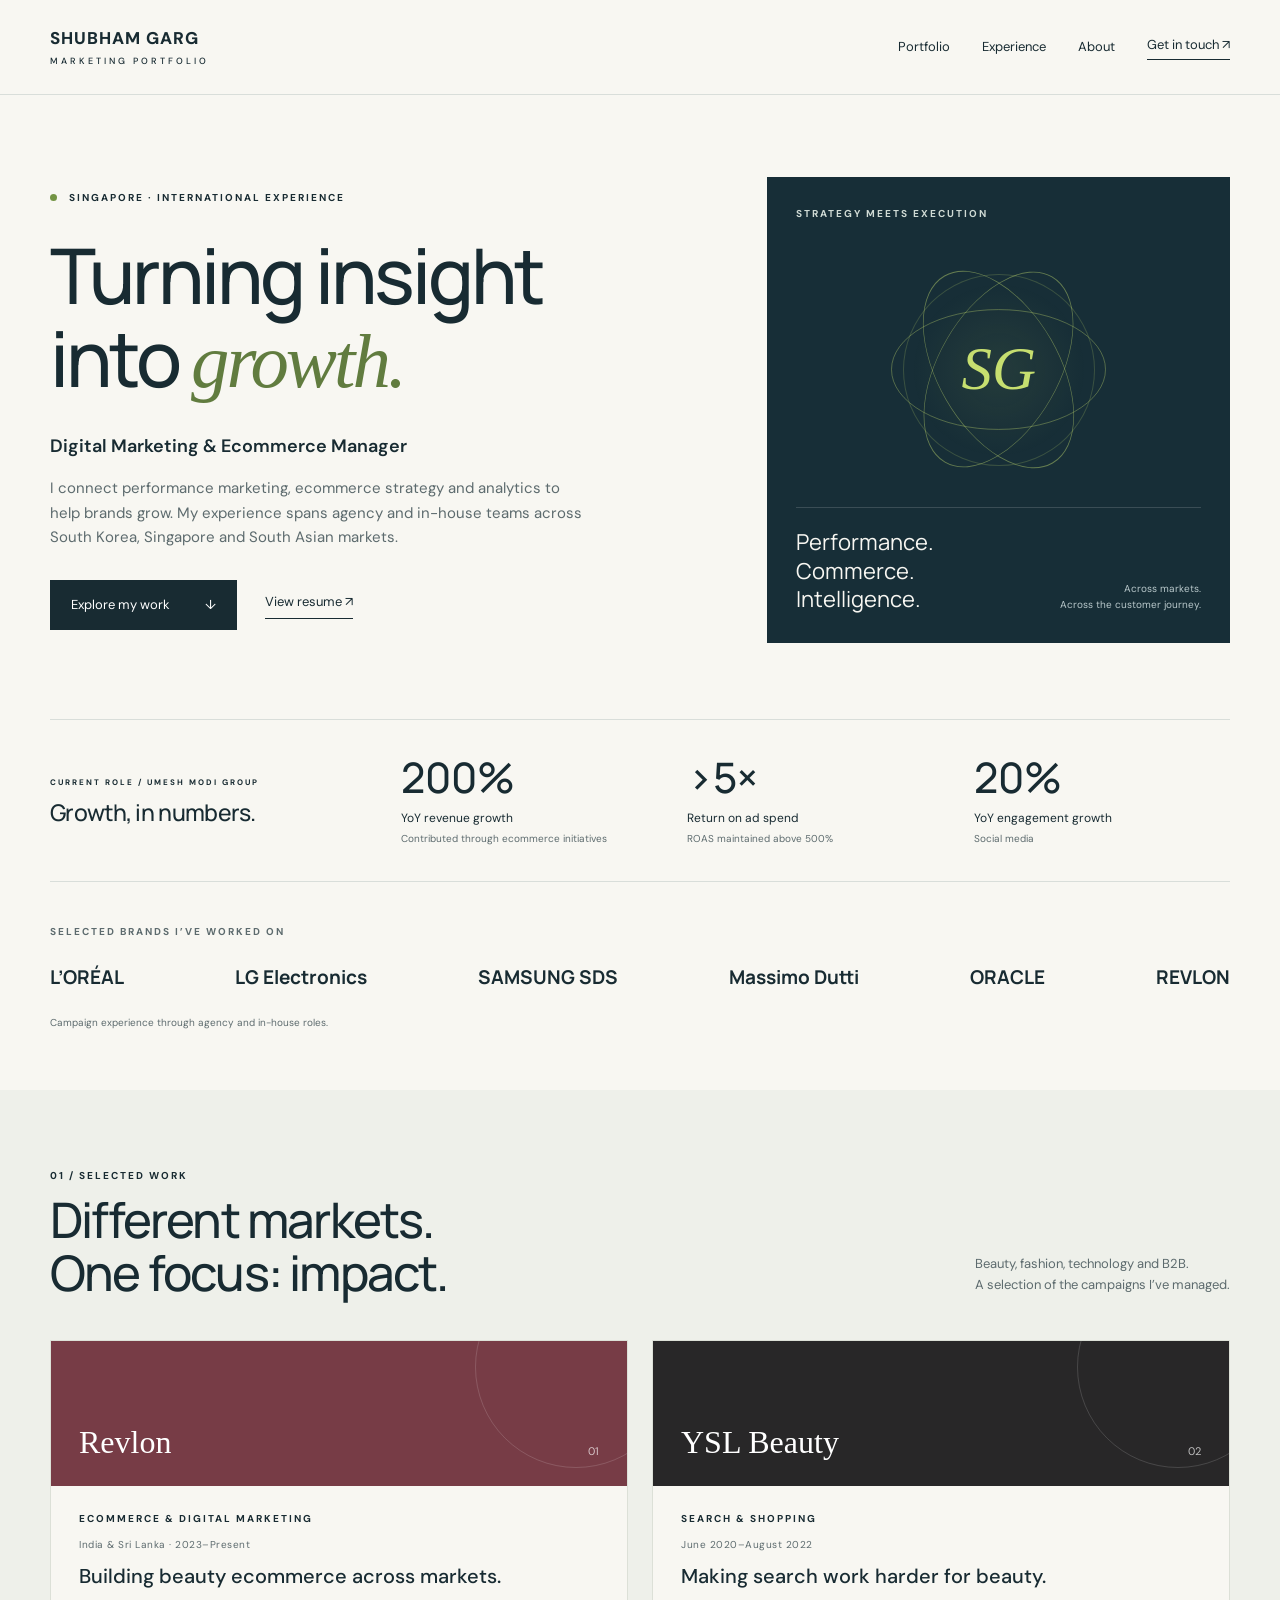
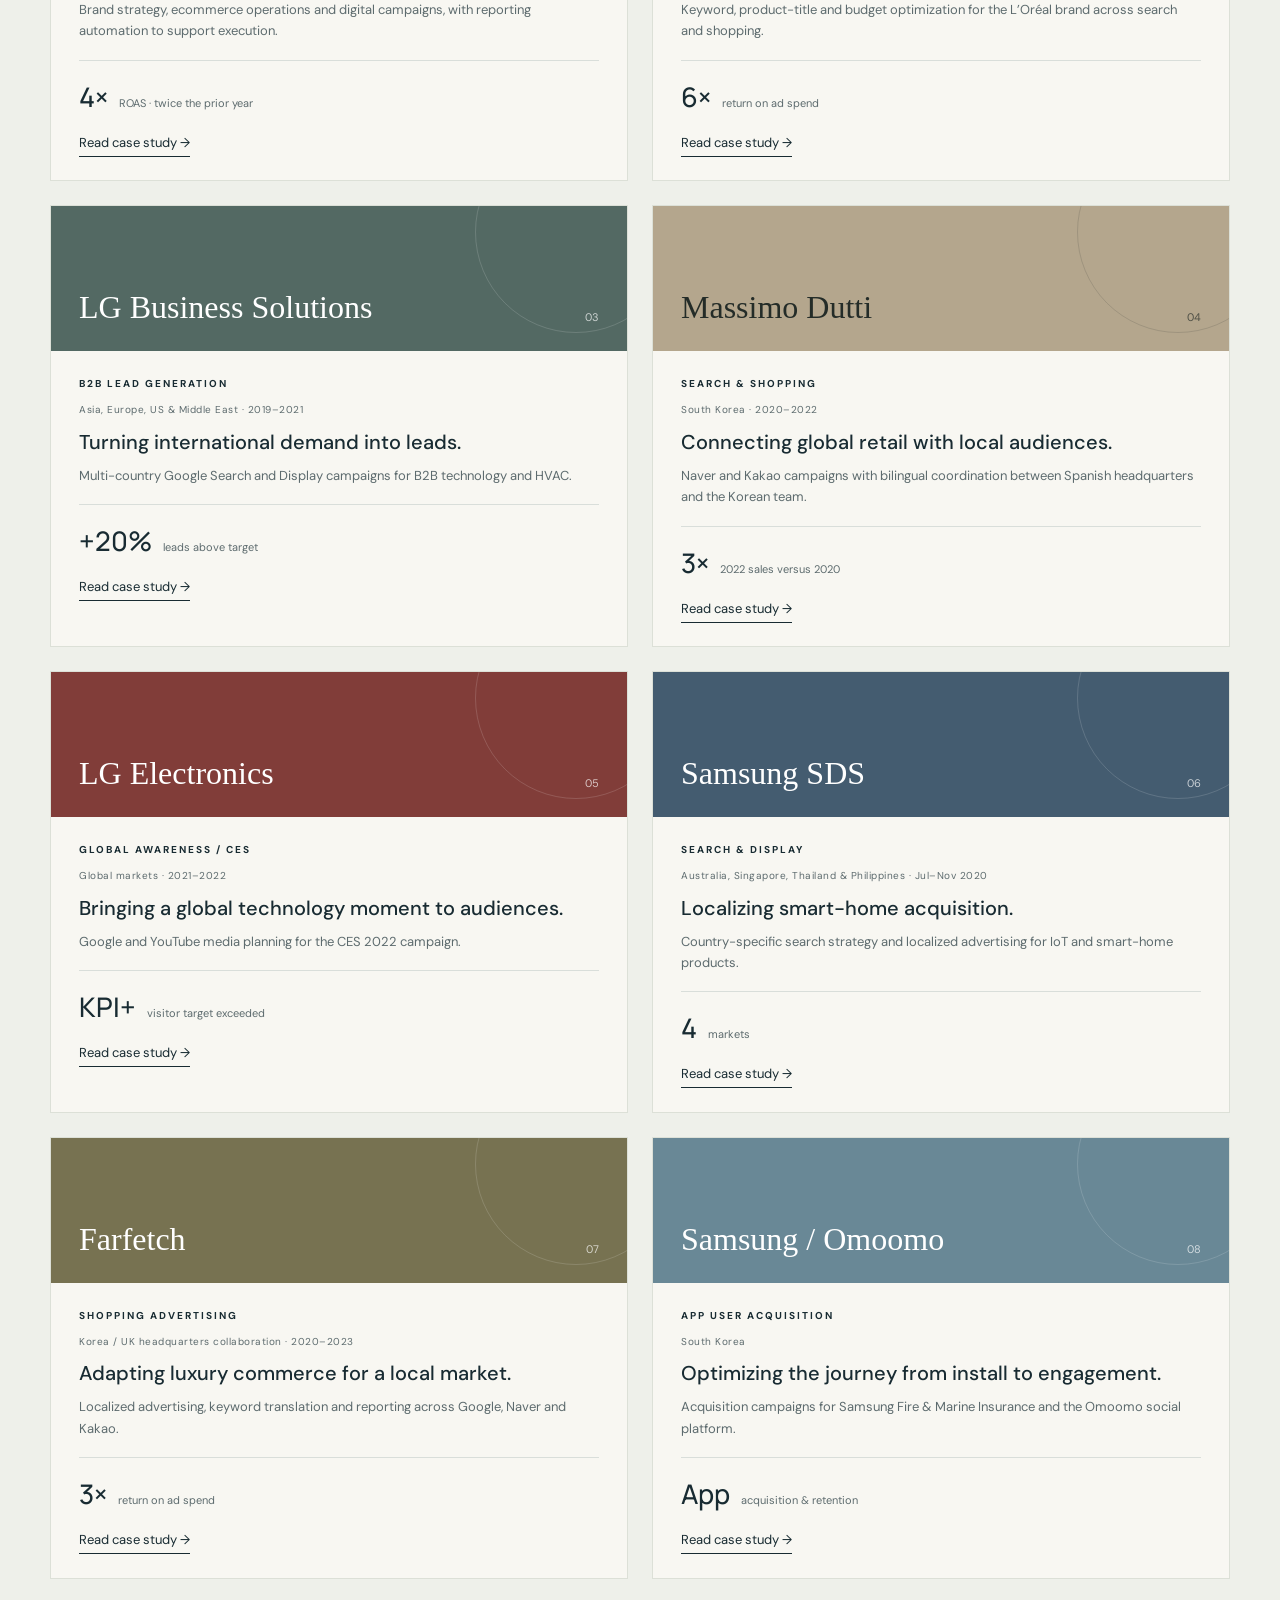
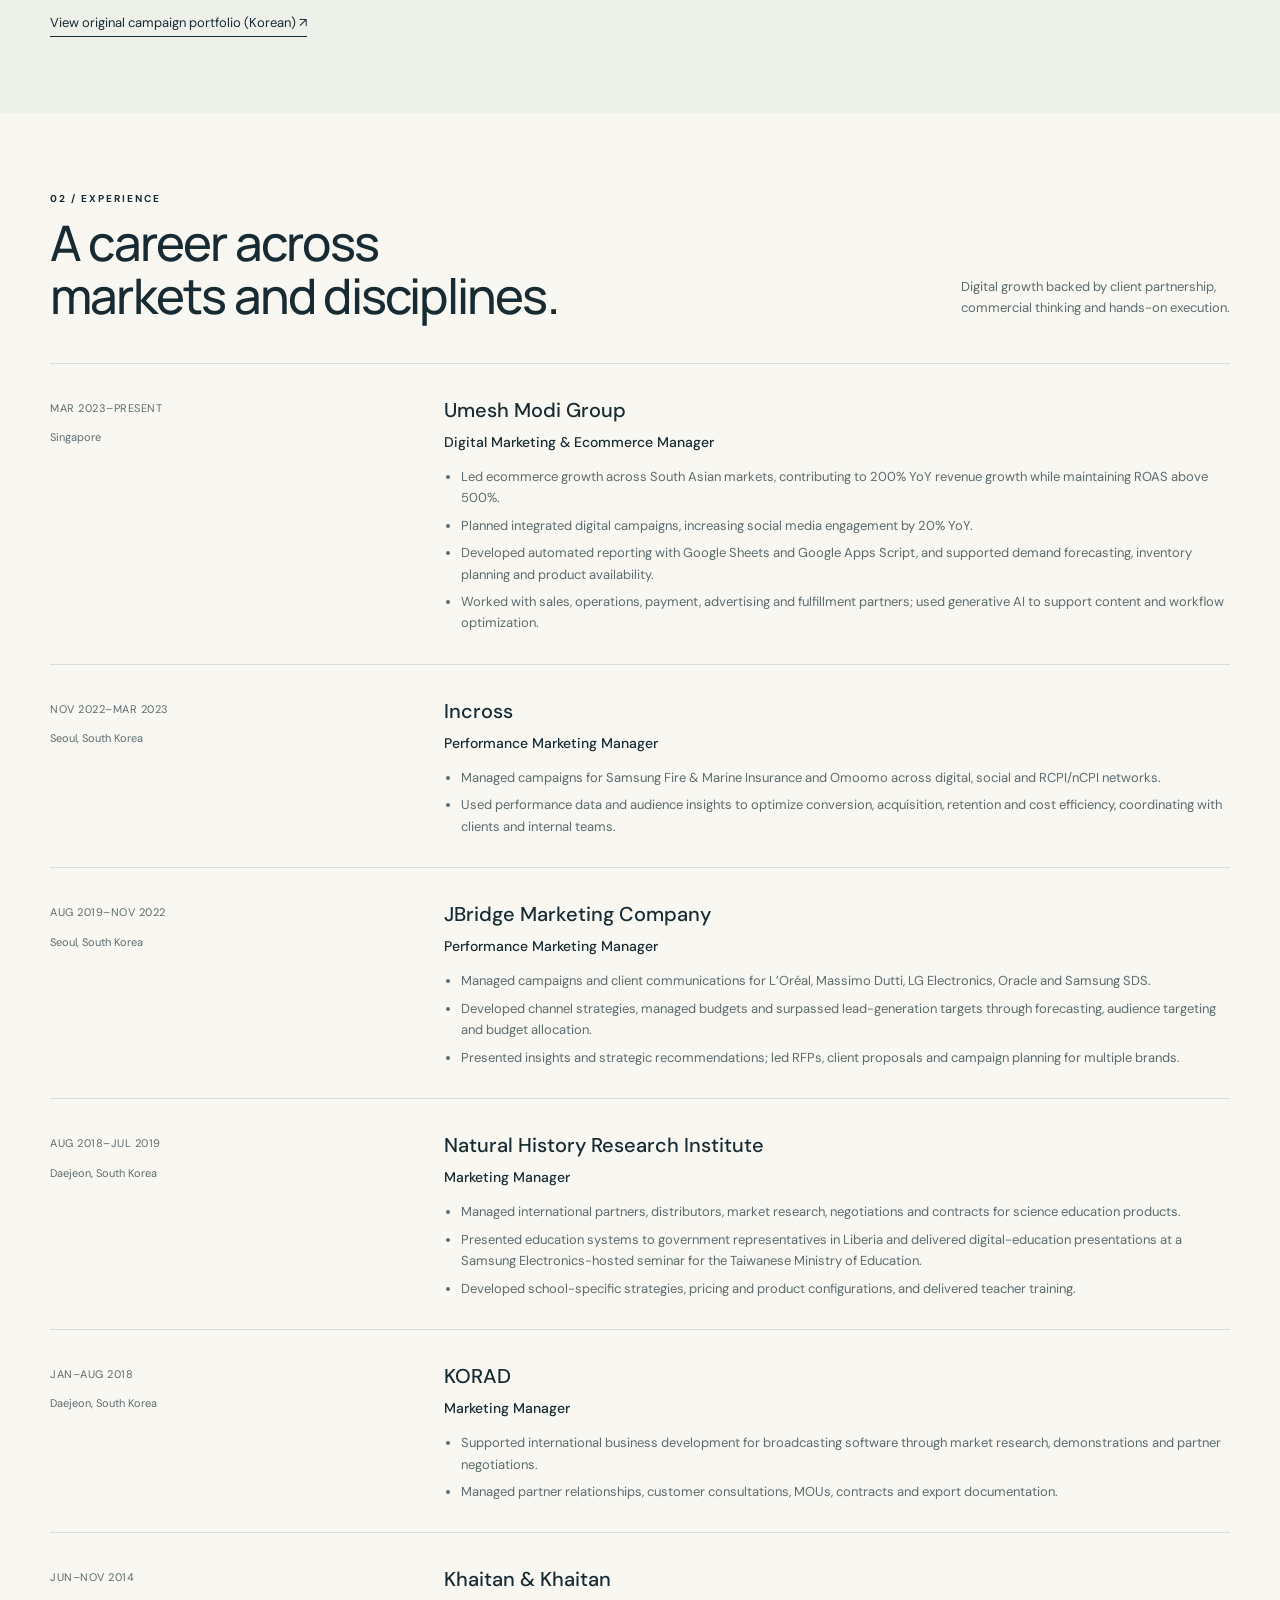
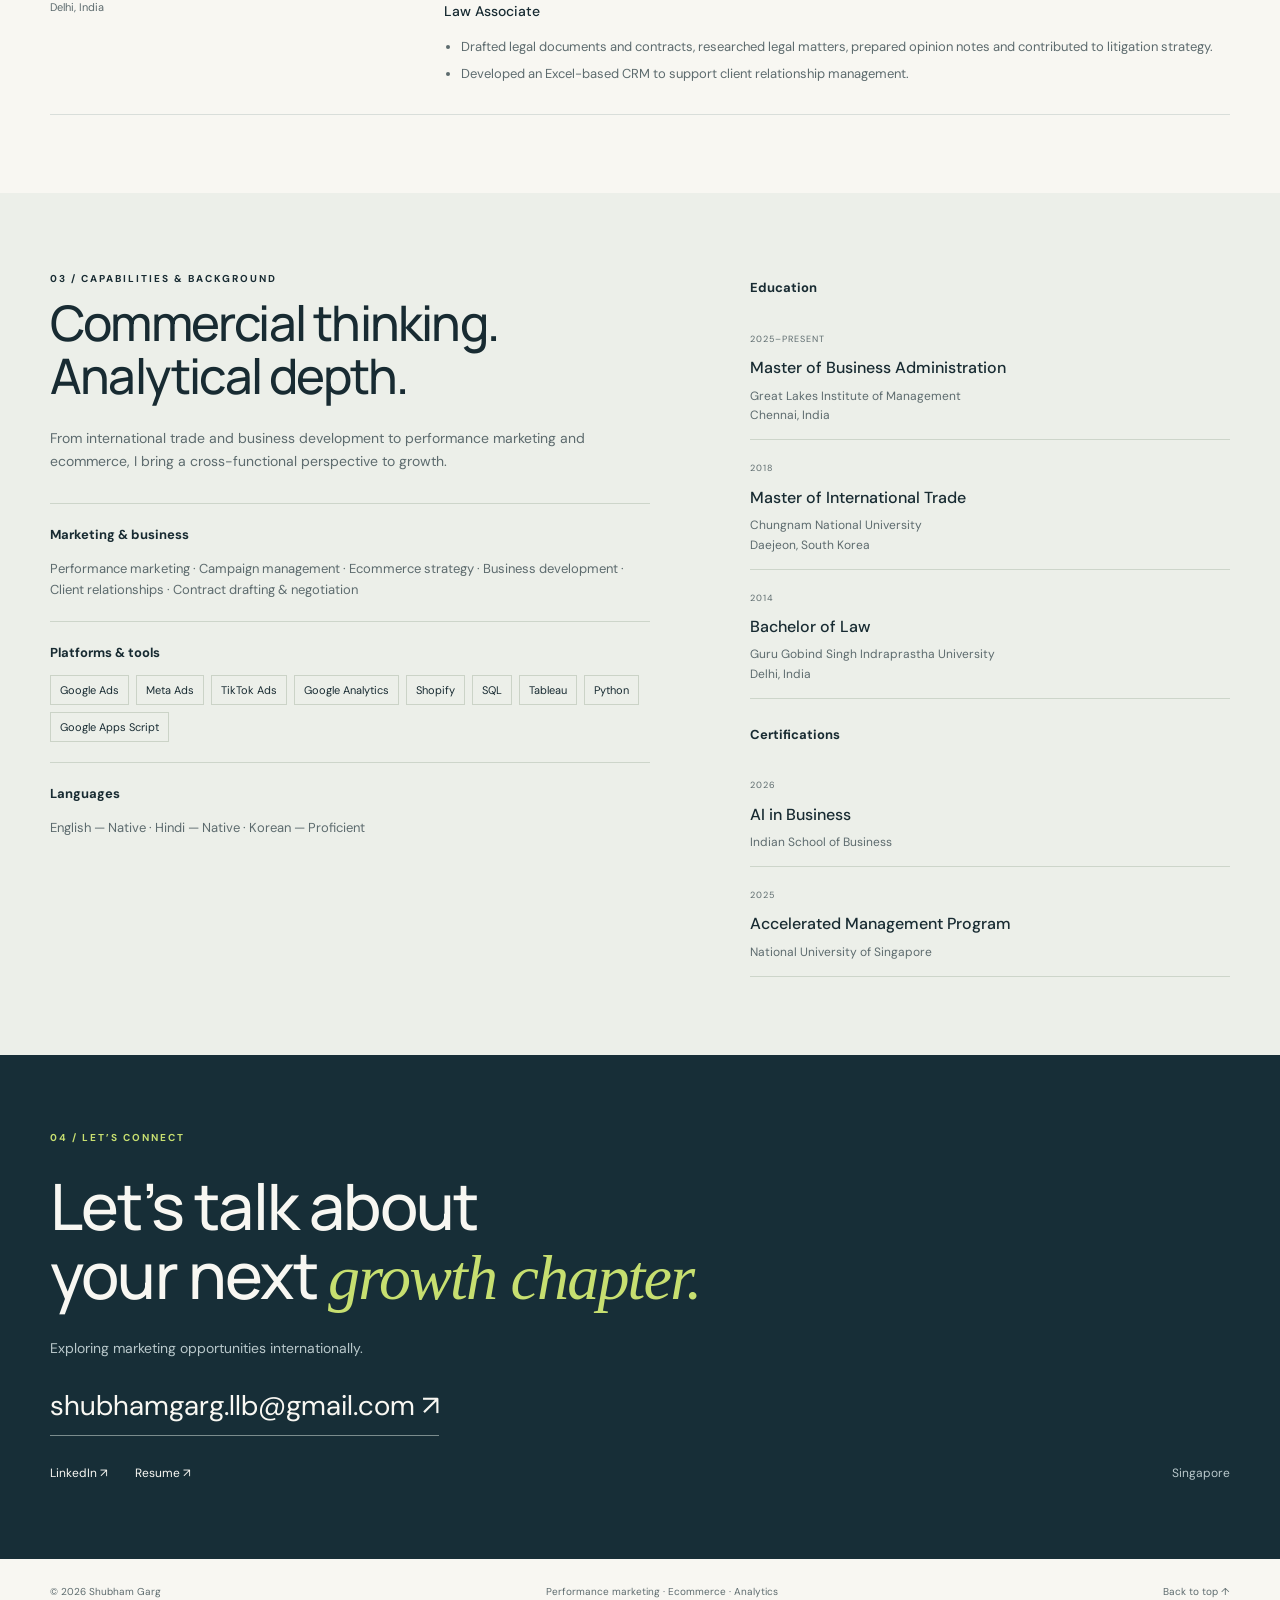
==== index.html @ 9afc8429 "Add standalone marketing portfolio and GitHub Pages deployment" ====
<!doctype html>
<html lang="en">
<head>
  <meta charset="utf-8"><meta name="viewport" content="width=device-width, initial-scale=1">
  <title>Shubham Garg | Digital Marketing & Ecommerce</title>
  <meta name="description" content="Shubham Garg's marketing portfolio: performance marketing, ecommerce growth, international campaigns and analytics across Asia.">
  <link rel="stylesheet" href="styles.css">
</head>
<body>
<a class="skip" href="#main">Skip to content</a>
<header><a class="wordmark" href="#">SHUBHAM GARG<span>MARKETING PORTFOLIO</span></a><nav aria-label="Main navigation"><a href="portfolio.html">Portfolio</a><a href="#experience">Experience</a><a href="#about">About</a><a class="nav-contact" href="#contact">Get in touch ↗</a></nav></header>
<main id="main">
<section class="hero wrap">
  <div class="hero-copy"><p class="eyebrow"><span class="dot"></span> SINGAPORE · INTERNATIONAL EXPERIENCE</p><h1>Turning insight<br>into <em>growth.</em></h1><p class="role">Digital Marketing & Ecommerce Manager</p><p class="intro">I connect performance marketing, ecommerce strategy and analytics to help brands grow. My experience spans agency and in-house teams across South Korea, Singapore and South Asian markets.</p><div class="actions"><a class="button" href="portfolio.html">Explore my work <span>↓</span></a><a class="text-link" href="assets/shubham-garg-resume.pdf" target="_blank" rel="noopener">View resume ↗</a></div></div>
  <aside class="hero-panel"><p class="eyebrow">STRATEGY MEETS EXECUTION</p><div class="orb" aria-hidden="true"><i></i><b></b><span>SG</span></div><div class="panel-bottom"><span>Performance.<br>Commerce.<br>Intelligence.</span><small>Across markets.<br>Across the customer journey.</small></div></aside>
</section>
<section class="results wrap" aria-label="Selected results at Umesh Modi Group"><div class="results-label"><span class="eyebrow">CURRENT ROLE / UMESH MODI GROUP</span><h2>Growth, in numbers.</h2></div><div><strong>200%</strong><p>YoY revenue growth<br><small>Contributed through ecommerce initiatives</small></p></div><div><strong>&gt;5×</strong><p>Return on ad spend<br><small>ROAS maintained above 500%</small></p></div><div><strong>20%</strong><p>YoY engagement growth<br><small>Social media</small></p></div></section>
<section class="brands wrap"><p class="eyebrow">SELECTED BRANDS I’VE WORKED ON</p><div><span>L’ORÉAL</span><span>LG Electronics</span><span>SAMSUNG SDS</span><span>Massimo Dutti</span><span>ORACLE</span><span>REVLON</span></div><p class="fine">Campaign experience through agency and in-house roles.</p></section>
<section id="work" class="work section"><div class="wrap"><div class="section-heading"><div><p class="eyebrow">01 / SELECTED WORK</p><h2>Different markets.<br>One focus: impact.</h2></div><p>Beauty, fashion, technology and B2B.<br>A selection of the campaigns I’ve managed.</p></div><div id="cases" class="cases"></div><a class="text-link" href="assets/shubham-garg-portfolio.pdf" target="_blank" rel="noopener">View original campaign portfolio (Korean) ↗</a></div></section>
<section id="experience" class="section wrap"><div class="section-heading"><div><p class="eyebrow">02 / EXPERIENCE</p><h2>A career across<br>markets and disciplines.</h2></div><p>Digital growth backed by client partnership,<br>commercial thinking and hands-on execution.</p></div><div id="jobs" class="jobs"></div></section>
<section id="about" class="about section"><div class="wrap about-grid"><div><p class="eyebrow">03 / CAPABILITIES & BACKGROUND</p><h2>Commercial thinking.<br>Analytical depth.</h2><p class="about-intro">From international trade and business development to performance marketing and ecommerce, I bring a cross-functional perspective to growth.</p><div class="skill-group"><h3>Marketing & business</h3><p>Performance marketing · Campaign management · Ecommerce strategy · Business development · Client relationships · Contract drafting & negotiation</p></div><div class="skill-group"><h3>Platforms & tools</h3><div class="chips"><span>Google Ads</span><span>Meta Ads</span><span>TikTok Ads</span><span>Google Analytics</span><span>Shopify</span><span>SQL</span><span>Tableau</span><span>Python</span><span>Google Apps Script</span></div></div><div class="skill-group"><h3>Languages</h3><p>English — Native · Hindi — Native · Korean — Proficient</p></div></div><div class="education"><h3>Education</h3><article><small>2025–PRESENT</small><h4>Master of Business Administration</h4><p>Great Lakes Institute of Management<br>Chennai, India</p></article><article><small>2018</small><h4>Master of International Trade</h4><p>Chungnam National University<br>Daejeon, South Korea</p></article><article><small>2014</small><h4>Bachelor of Law</h4><p>Guru Gobind Singh Indraprastha University<br>Delhi, India</p></article><h3 class="cert-title">Certifications</h3><article><small>2026</small><h4>AI in Business</h4><p>Indian School of Business</p></article><article><small>2025</small><h4>Accelerated Management Program</h4><p>National University of Singapore</p></article></div></div></section>
<section id="contact" class="contact"><div class="wrap"><p class="eyebrow">04 / LET’S CONNECT</p><h2>Let’s talk about<br>your next <em>growth chapter.</em></h2><p>Exploring marketing opportunities internationally.</p><a class="email" href="mailto:shubhamgarg.llb@gmail.com">shubhamgarg.llb@gmail.com ↗</a><div class="contact-links"><a href="https://www.linkedin.com/in/sg131/" target="_blank" rel="noopener">LinkedIn ↗</a><a href="assets/shubham-garg-resume.pdf" target="_blank" rel="noopener">Resume ↗</a><span>Singapore</span></div></div></section>
</main><footer class="wrap"><span>© <span id="year">2026</span> Shubham Garg</span><span>Performance marketing · Ecommerce · Analytics</span><a href="#">Back to top ↑</a></footer>
<script src="script.js"></script>
</body></html>
---- styles.css ----
@import url('https://fonts.googleapis.com/css2?family=DM+Sans:wght@400;500;600;700&family=Manrope:wght@400;500;600;700;800&display=swap');
:root{--ink:#182b32;--paper:#f8f7f2;--muted:#5d6b6e;--line:#d9deda;--green:#c7df70;--navy:#172e37}*{box-sizing:border-box}html{scroll-behavior:smooth;scroll-padding-top:90px}body{margin:0;background:var(--paper);color:var(--ink);font-family:'DM Sans',Arial,sans-serif;line-height:1.65}a{color:inherit;text-decoration:none}a:hover{text-decoration:underline;text-underline-offset:5px}button,summary,a{-webkit-tap-highlight-color:transparent}a:focus-visible,summary:focus-visible{outline:3px solid #769b27;outline-offset:6px}.wrap{max-width:1240px;width:calc(100% - 100px);margin:auto}header{max-width:1440px;margin:auto;padding:27px 50px;display:flex;align-items:center;justify-content:space-between;border-bottom:1px solid var(--line);gap:24px}.wordmark{font-size:17px;font-weight:800;letter-spacing:1px;line-height:1.35}.wordmark span{display:block;font-size:9px;letter-spacing:3px;font-weight:500;margin-top:5px}nav{display:flex;gap:32px;align-items:center;font-size:13px}.nav-contact{border-bottom:1px solid;padding-bottom:4px}.hero{display:grid;grid-template-columns:1.4fr 1fr;gap:70px;padding-block:82px 76px;align-items:center}.eyebrow{font-size:10px;letter-spacing:2px;font-weight:700;line-height:1.6}.dot{display:inline-block;width:7px;height:7px;background:#739444;border-radius:50%;margin-right:8px}h1,h2,h3,h4,p{margin-top:0}h1,h2{font-family:Manrope,Arial,sans-serif;font-weight:500;letter-spacing:-3px;line-height:1.08}h1{font-size:clamp(48px,6vw,82px);margin:28px 0}em{font-family:Georgia,serif;font-weight:400}h1 em{color:#617c3f}.role{font-size:18px;font-weight:600;margin-bottom:14px}.intro{max-width:540px;color:var(--muted);font-size:15px}.actions{display:flex;gap:28px;align-items:center;margin-top:30px}.button{background:var(--ink);color:white;padding:14px 21px;font-size:13px;display:inline-flex;gap:35px;align-items:center}.button:hover{background:#314b53;text-decoration:none}.text-link{font-size:13px;border-bottom:1px solid;padding-bottom:5px}.hero-panel{background:var(--navy);color:var(--paper);min-height:446px;padding:29px;position:relative;overflow:hidden}.hero-panel>.eyebrow{color:#d0dbd5}.orb{height:275px;position:relative;display:grid;place-items:center}.orb:before,.orb i,.orb b{content:'';position:absolute;width:215px;height:215px;border:1px solid #c7df7070;border-radius:50%;transform:rotate(-30deg) scaleX(.56)}.orb i{transform:rotate(30deg) scaleX(.56)}.orb b{transform:rotate(90deg) scaleX(.56)}.orb:after{content:'';position:absolute;width:190px;height:190px;background:radial-gradient(circle,#c7df7014,transparent 65%);border-radius:50%;border:1px solid #c7df7033}.orb span{font-family:Georgia,serif;font-size:61px;font-style:italic;color:var(--green)}.panel-bottom{border-top:1px solid #ffffff26;padding-top:20px;display:flex;justify-content:space-between;align-items:end}.panel-bottom>span{font-family:Manrope,sans-serif;line-height:1.3;font-size:22px}.panel-bottom small{font-size:10px;color:#b9c8cb;text-align:right}.results{border-top:1px solid var(--line);border-bottom:1px solid var(--line);display:grid;grid-template-columns:1.25fr 1fr 1fr 1fr;gap:30px;padding-block:32px;align-items:center}.results h2{font-size:23px;letter-spacing:-.7px;margin-bottom:0}.results-label .eyebrow{font-size:8px;display:block;margin-bottom:12px}.results strong{font-family:Manrope,sans-serif;font-size:42px;font-weight:500;line-height:1.2}.results p{font-size:12px;margin:7px 0 0}.results small{font-size:10px;color:var(--muted)}.brands{padding-block:42px 58px}.brands>.eyebrow{color:var(--muted)}.brands>div{display:flex;justify-content:space-between;gap:20px;align-items:center;flex-wrap:wrap;font-family:Manrope,sans-serif;font-size:19px;font-weight:700;margin:22px 0}.fine{font-size:10px;color:var(--muted);margin-bottom:0}.section{padding-block:78px}.work{background:#eef0ea}.section-heading{display:flex;justify-content:space-between;align-items:end;gap:40px;margin-bottom:40px}h2{font-size:clamp(32px,4vw,49px);letter-spacing:-1.8px;margin-bottom:0}.section-heading>p{font-size:13px;color:var(--muted);margin-bottom:4px}.cases{display:grid;grid-template-columns:1fr 1fr;gap:24px;margin-bottom:30px}.case{background:var(--paper);border:1px solid #dce0d7}.case-banner{height:145px;padding:25px 28px;display:flex;align-items:end;justify-content:space-between;position:relative;overflow:hidden;background:var(--tone);color:var(--on,#fff)}.case-banner:after{content:'';width:200px;height:200px;border:1px solid currentColor;border-radius:50%;position:absolute;right:-50px;top:-75px;opacity:.15}.case-brand{font-family:Georgia,serif;font-size:32px;line-height:1.15;max-width:80%}.case-number{font-size:11px;opacity:.7}.case-body{padding:25px 28px}.case-meta{font-size:10px;letter-spacing:.5px;color:var(--muted)}.case h3{font-size:20px;line-height:1.3;font-weight:500;margin:10px 0}.case-description{font-size:13px;color:var(--muted);margin-bottom:18px}.outcome{display:flex;align-items:baseline;gap:11px;border-top:1px solid var(--line);padding-top:17px;margin-bottom:14px}.outcome strong{font:500 27px Manrope,sans-serif}.outcome span{font-size:11px;color:var(--muted)}details{font-size:13px}summary{cursor:pointer;font-size:12px;font-weight:600;list-style:none;display:flex;justify-content:space-between}summary:after{content:'+';font-size:17px}details[open] summary:after{content:'−'}details p{margin:15px 0 0;color:var(--muted)}.jobs{border-top:1px solid var(--line)}.job{display:grid;grid-template-columns:30% 1fr;gap:40px;padding:30px 0;border-bottom:1px solid var(--line)}.job .date{font-size:11px;letter-spacing:.5px;color:var(--muted)}.job h3{font-size:20px;font-weight:500;margin-bottom:4px}.job h4{font-size:14px;margin:0 0 12px;font-weight:500}.job p,.job li{font-size:13px;color:var(--muted)}.job ul{margin:0;padding-left:17px}.job li+li{margin-top:6px}.job-location{display:block;font-size:11px;margin-top:8px;color:var(--muted)}.about{background:#ecefe9}.about-grid{display:grid;grid-template-columns:1.25fr 1fr;gap:100px}.about-intro{color:var(--muted);font-size:14px;margin:24px 0 30px}.skill-group{padding:20px 0;border-top:1px solid #cdd5ca}.skill-group h3,.education>h3{font-size:13px;margin-bottom:12px}.skill-group p{font-size:13px;color:var(--muted);margin:0}.chips{display:flex;flex-wrap:wrap;gap:7px}.chips span{font-size:11px;border:1px solid #cbd3c7;padding:5px 9px}.education{padding-top:6px}.education article{padding:13px 0;border-bottom:1px solid #cdd5ca}.education small{font-size:9px;color:var(--muted);letter-spacing:1px}.education h4{font-weight:500;font-size:16px;margin:5px 0}.education p{font-size:12px;color:var(--muted);margin-bottom:0}.cert-title{margin-top:25px}.contact{background:var(--navy);color:var(--paper);padding:75px 0}.contact .eyebrow{color:var(--green)}.contact h2{font-size:clamp(37px,5vw,64px);margin:25px 0}.contact h2 em{color:var(--green)}.contact p:not(.eyebrow){font-size:14px;color:#b9c8cb}.email{display:inline-block;font-size:clamp(15px,2.5vw,28px);border-bottom:1px solid #7b8c8d;padding-bottom:6px;margin:9px 0 28px}.contact-links{display:flex;gap:27px;font-size:12px}.contact-links span{margin-left:auto;color:#b9c8cb}footer{display:flex;justify-content:space-between;gap:15px;font-size:10px;padding-block:25px;color:var(--muted)}.skip{position:absolute;top:-100px;background:white;padding:10px;z-index:2}.skip:focus{top:5px}@media(min-width:1500px){.hero{padding-block:100px}}@media(max-width:900px){.wrap{width:calc(100% - 48px)}header{padding:23px 24px}nav{gap:17px}.hero{gap:28px;padding-block:50px}.hero-panel{min-height:400px;padding:23px}.orb{height:235px}.results{grid-template-columns:1fr 1fr}.results-label{grid-column:1/-1}.about-grid{gap:45px}.section-heading{align-items:start}.section-heading>p{max-width:220px}.case-brand{font-size:27px}}@media(max-width:600px){header{align-items:start;flex-direction:column;gap:17px}nav{width:100%;justify-content:space-between;font-size:11px;gap:9px}.hero{grid-template-columns:1fr;gap:35px}.hero h1{font-size:58px}.hero-panel{min-height:340px}.orb{height:200px}.orb:before,.orb i,.orb b{height:175px;width:175px}.orb:after{width:155px;height:155px}.results{gap:25px 15px}.results strong{font-size:34px}.results>div:last-child{grid-column:2}.results-label{grid-column:auto}.results-label h2{font-size:22px}.brands>div{font-size:16px;justify-content:start;column-gap:25px}.section{padding-block:50px}.section-heading{display:block;margin-bottom:27px}.section-heading>p{max-width:none;margin-top:20px}.cases{grid-template-columns:1fr}.case-banner{height:128px}.job{grid-template-columns:1fr;gap:13px;padding:25px 0}.job-location{display:inline;margin-left:8px}.about-grid{grid-template-columns:1fr;gap:30px}.contact{padding:50px 0}footer{flex-wrap:wrap}footer>span:nth-child(2){display:none}}@media(prefers-reduced-motion:reduce){html{scroll-behavior:auto}}@media print{header,.hero-panel,.actions,.contact,footer,summary{display:none}.wrap{width:100%}.section{padding:20px 0}.cases{display:block}.case{break-inside:avoid;margin-bottom:15px}details>p{display:block!important}body{background:#fff}.case-banner{height:auto;color:#000;background:white}.hero{display:block;padding:20px 0}}
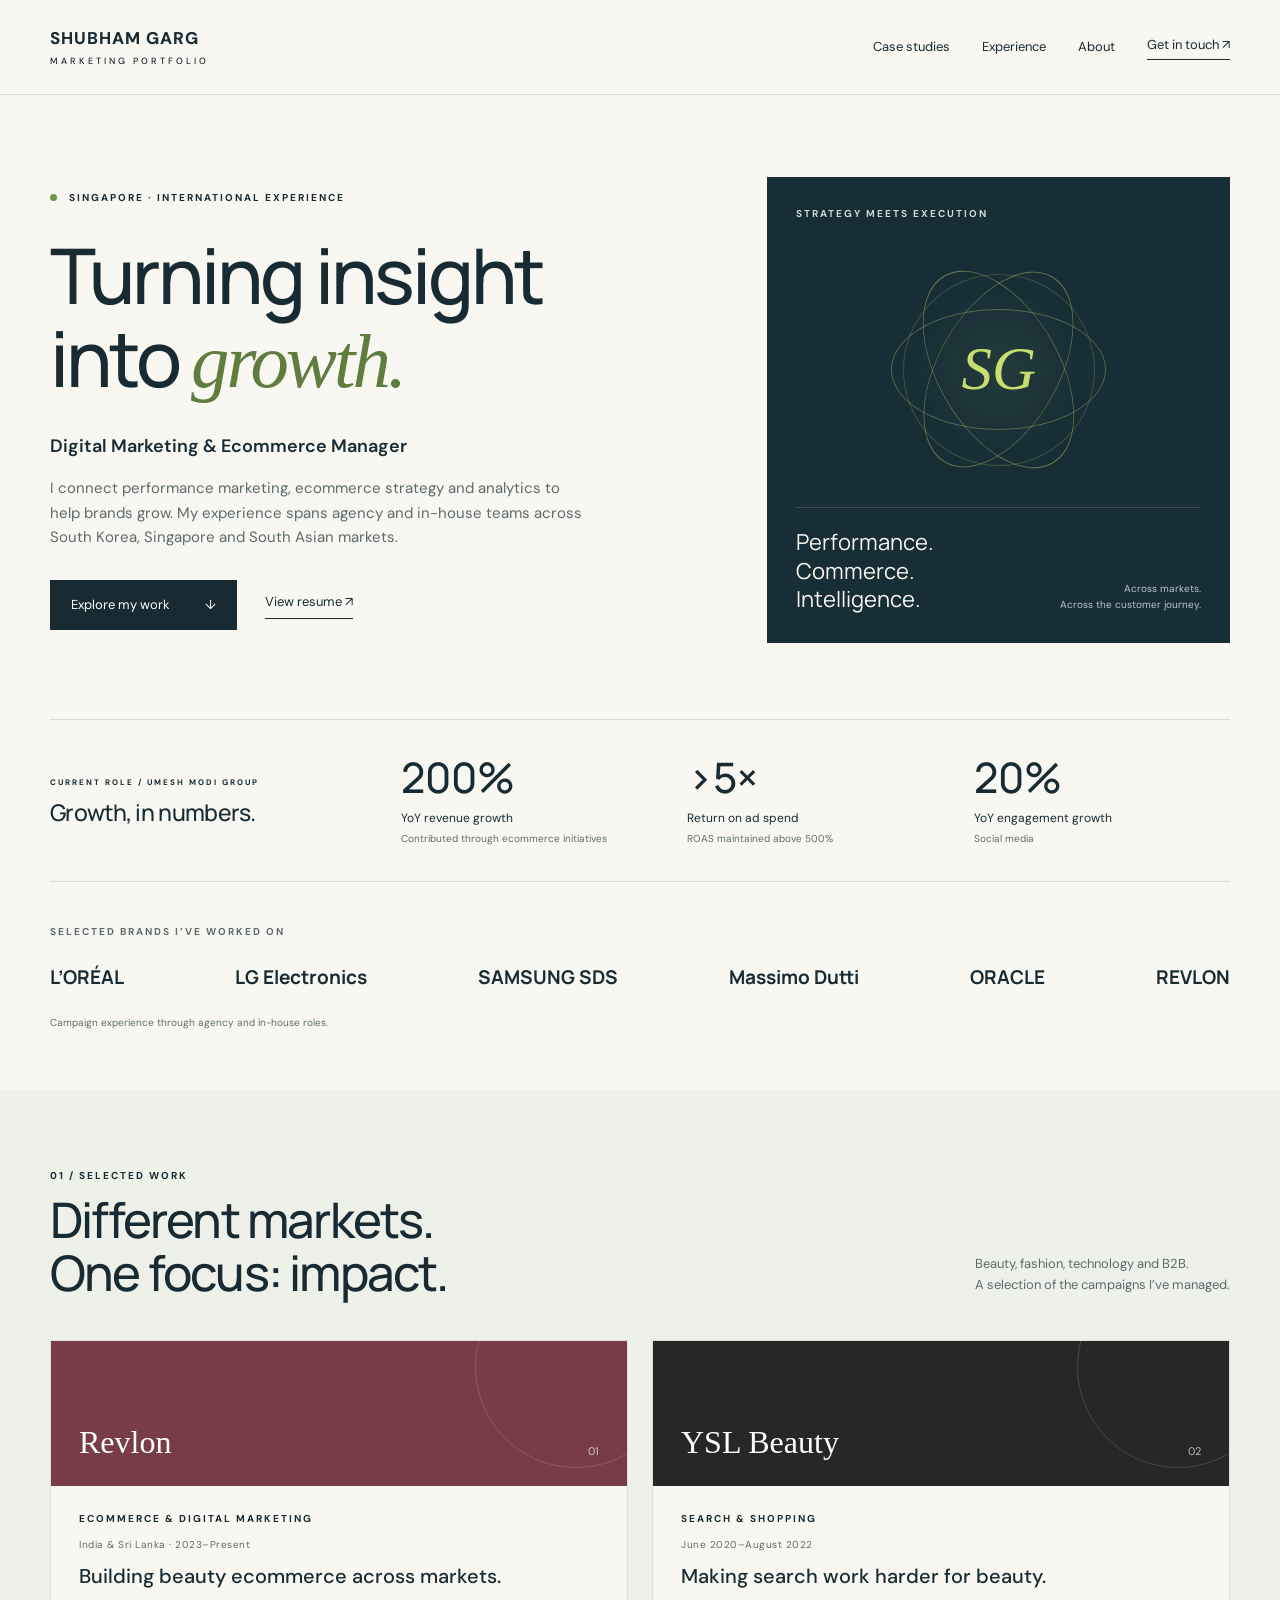
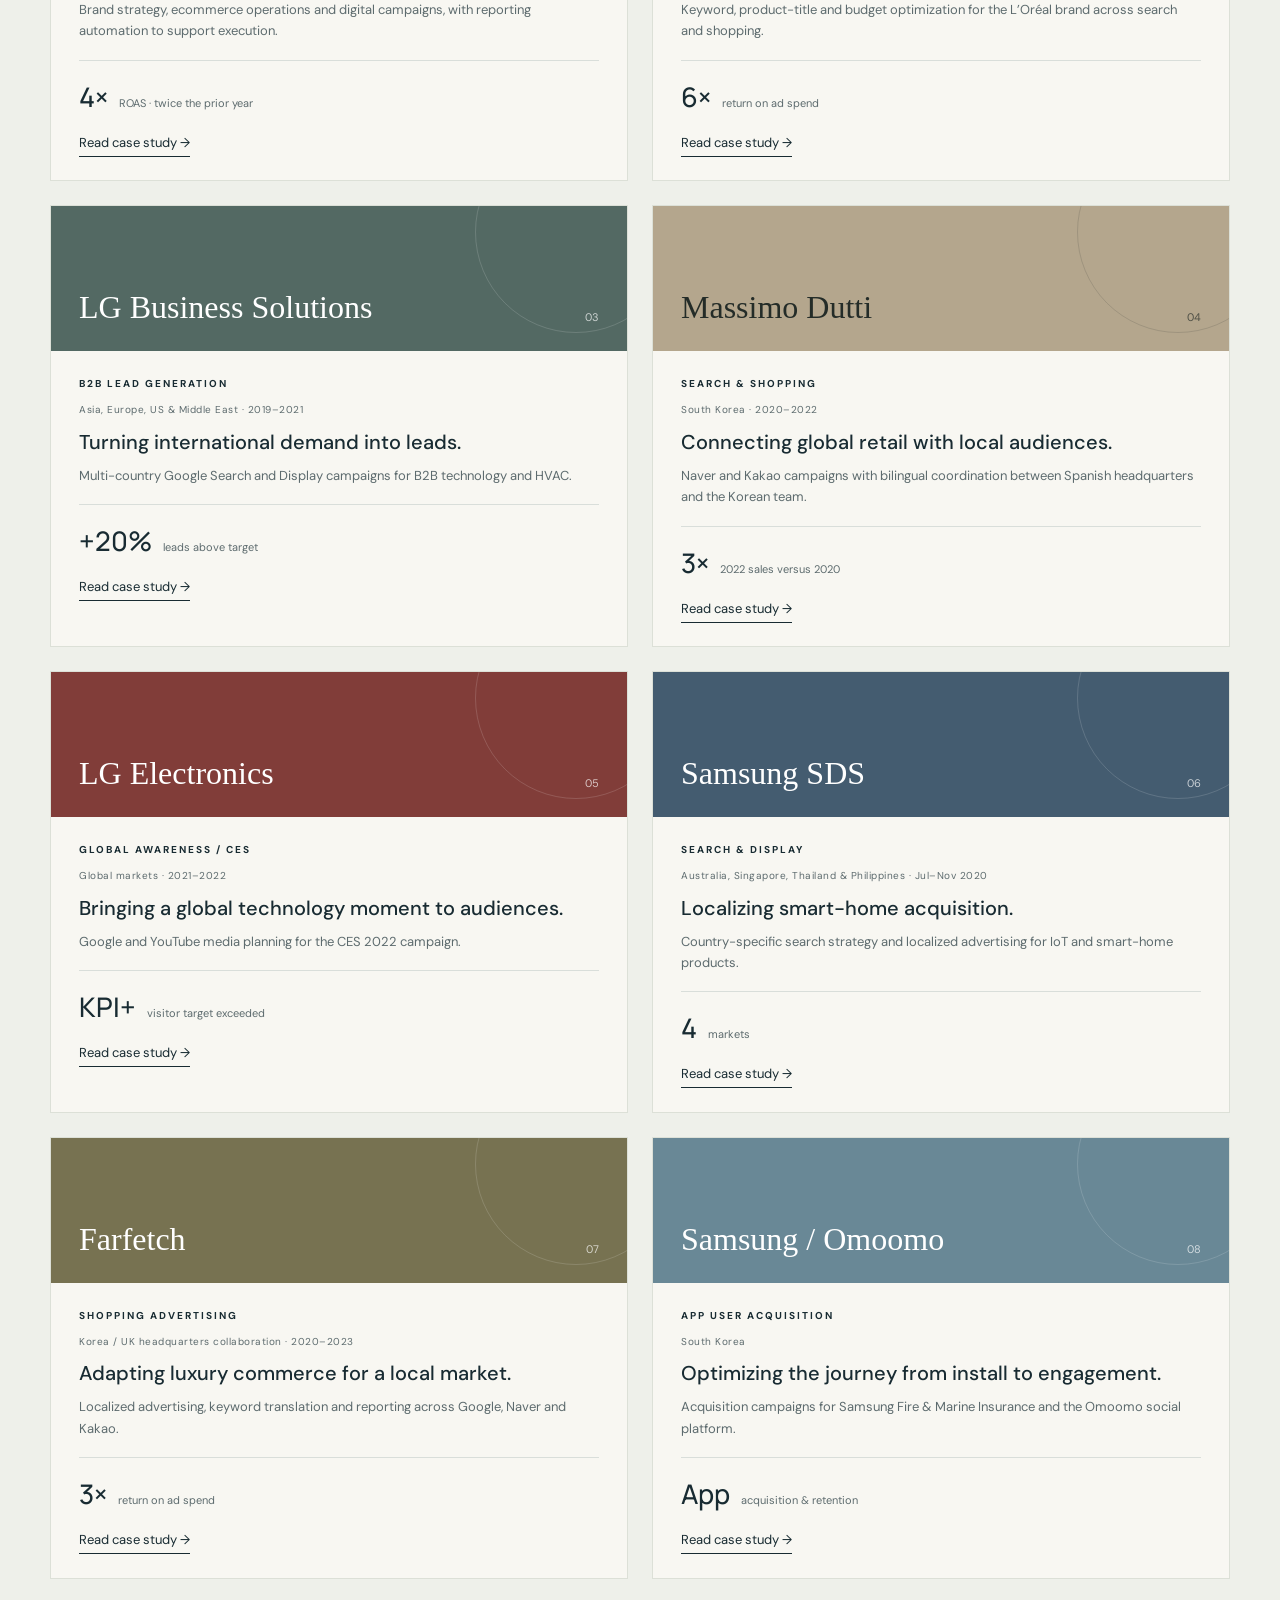
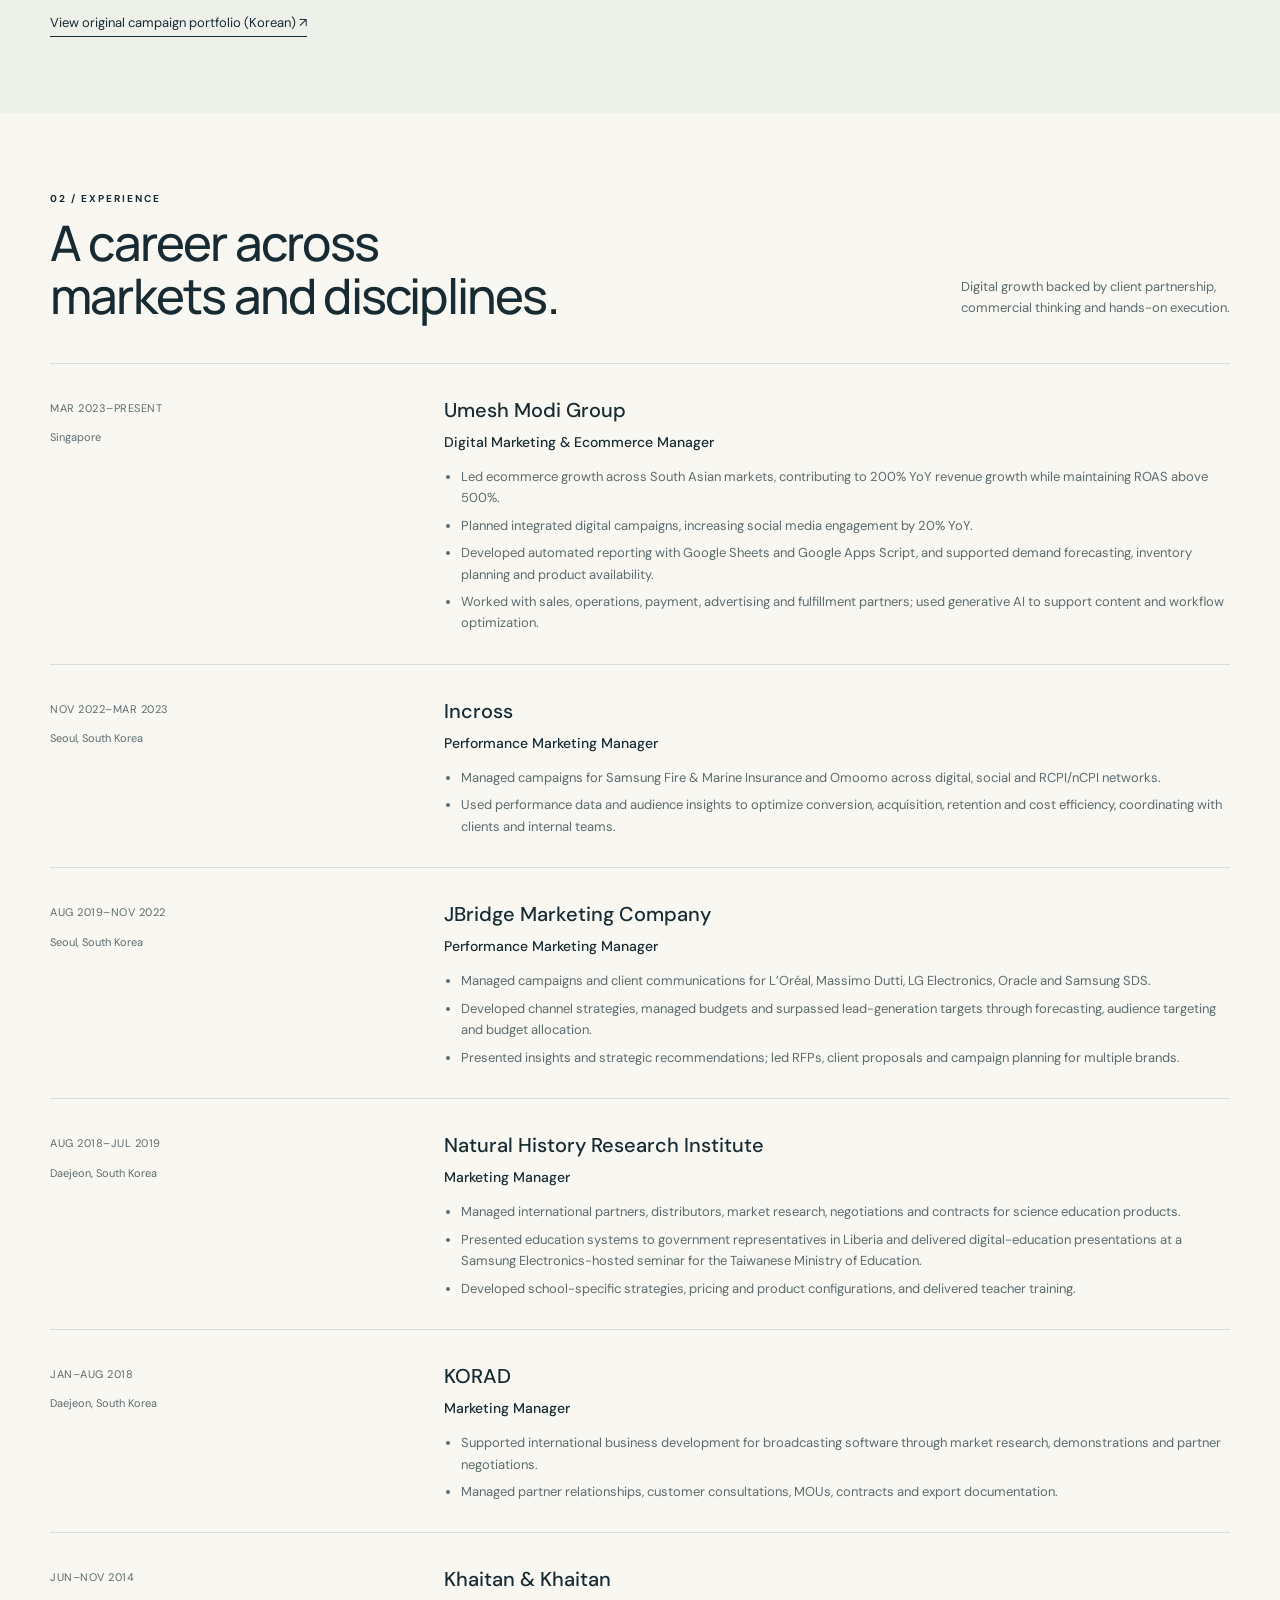
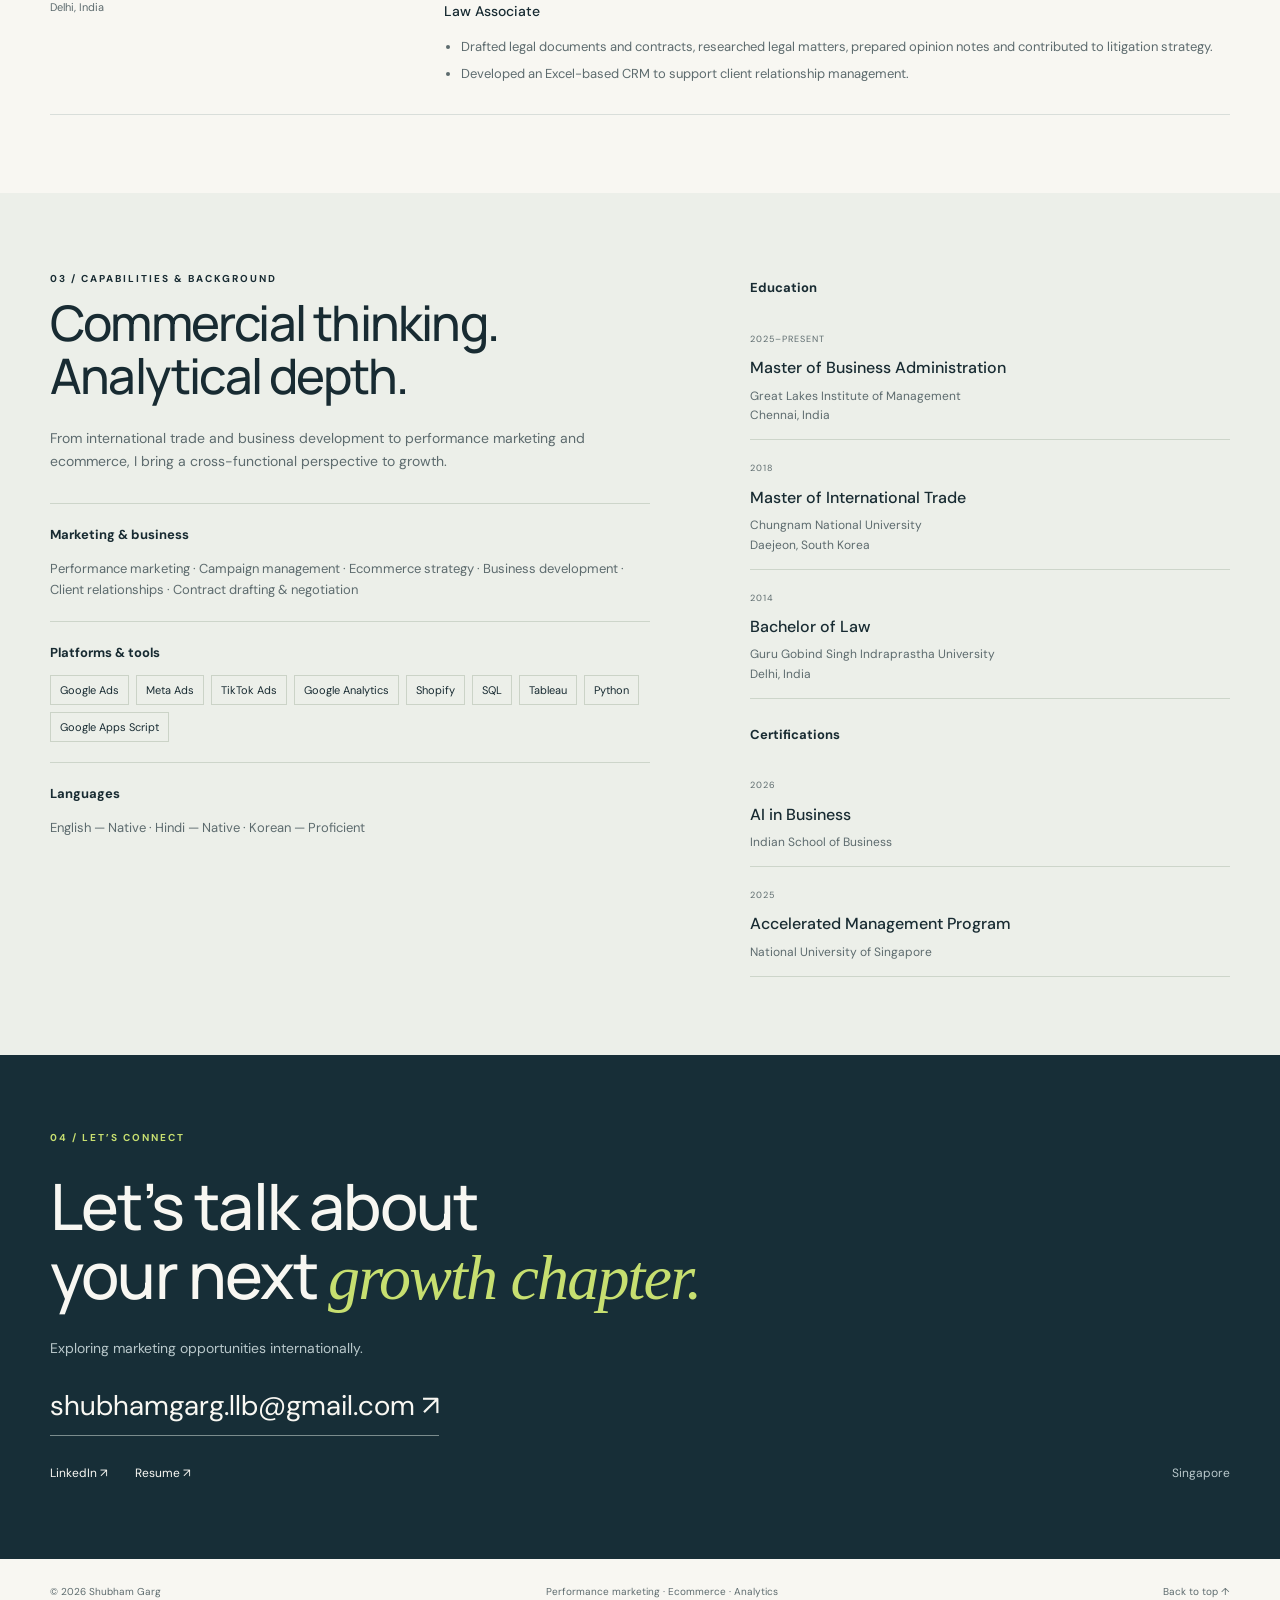
==== commit 5f2fede2: "Make campaign case studies explicit in homepage navigation" ====
--- a/index.html
+++ b/index.html
@@ -8,7 +8,7 @@
 </head>
 <body>
 <a class="skip" href="#main">Skip to content</a>
-<header><a class="wordmark" href="#">SHUBHAM GARG<span>MARKETING PORTFOLIO</span></a><nav aria-label="Main navigation"><a href="portfolio.html">Portfolio</a><a href="#experience">Experience</a><a href="#about">About</a><a class="nav-contact" href="#contact">Get in touch ↗</a></nav></header>
+<header><a class="wordmark" href="#">SHUBHAM GARG<span>MARKETING PORTFOLIO</span></a><nav aria-label="Main navigation"><a href="portfolio.html">Case studies</a><a href="#experience">Experience</a><a href="#about">About</a><a class="nav-contact" href="#contact">Get in touch ↗</a></nav></header>
 <main id="main">
 <section class="hero wrap">
   <div class="hero-copy"><p class="eyebrow"><span class="dot"></span> SINGAPORE · INTERNATIONAL EXPERIENCE</p><h1>Turning insight<br>into <em>growth.</em></h1><p class="role">Digital Marketing & Ecommerce Manager</p><p class="intro">I connect performance marketing, ecommerce strategy and analytics to help brands grow. My experience spans agency and in-house teams across South Korea, Singapore and South Asian markets.</p><div class="actions"><a class="button" href="portfolio.html">Explore my work <span>↓</span></a><a class="text-link" href="assets/shubham-garg-resume.pdf" target="_blank" rel="noopener">View resume ↗</a></div></div>
@@ -23,3 +23,4 @@
 </main><footer class="wrap"><span>© <span id="year">2026</span> Shubham Garg</span><span>Performance marketing · Ecommerce · Analytics</span><a href="#">Back to top ↑</a></footer>
 <script src="script.js"></script>
 </body></html>
+
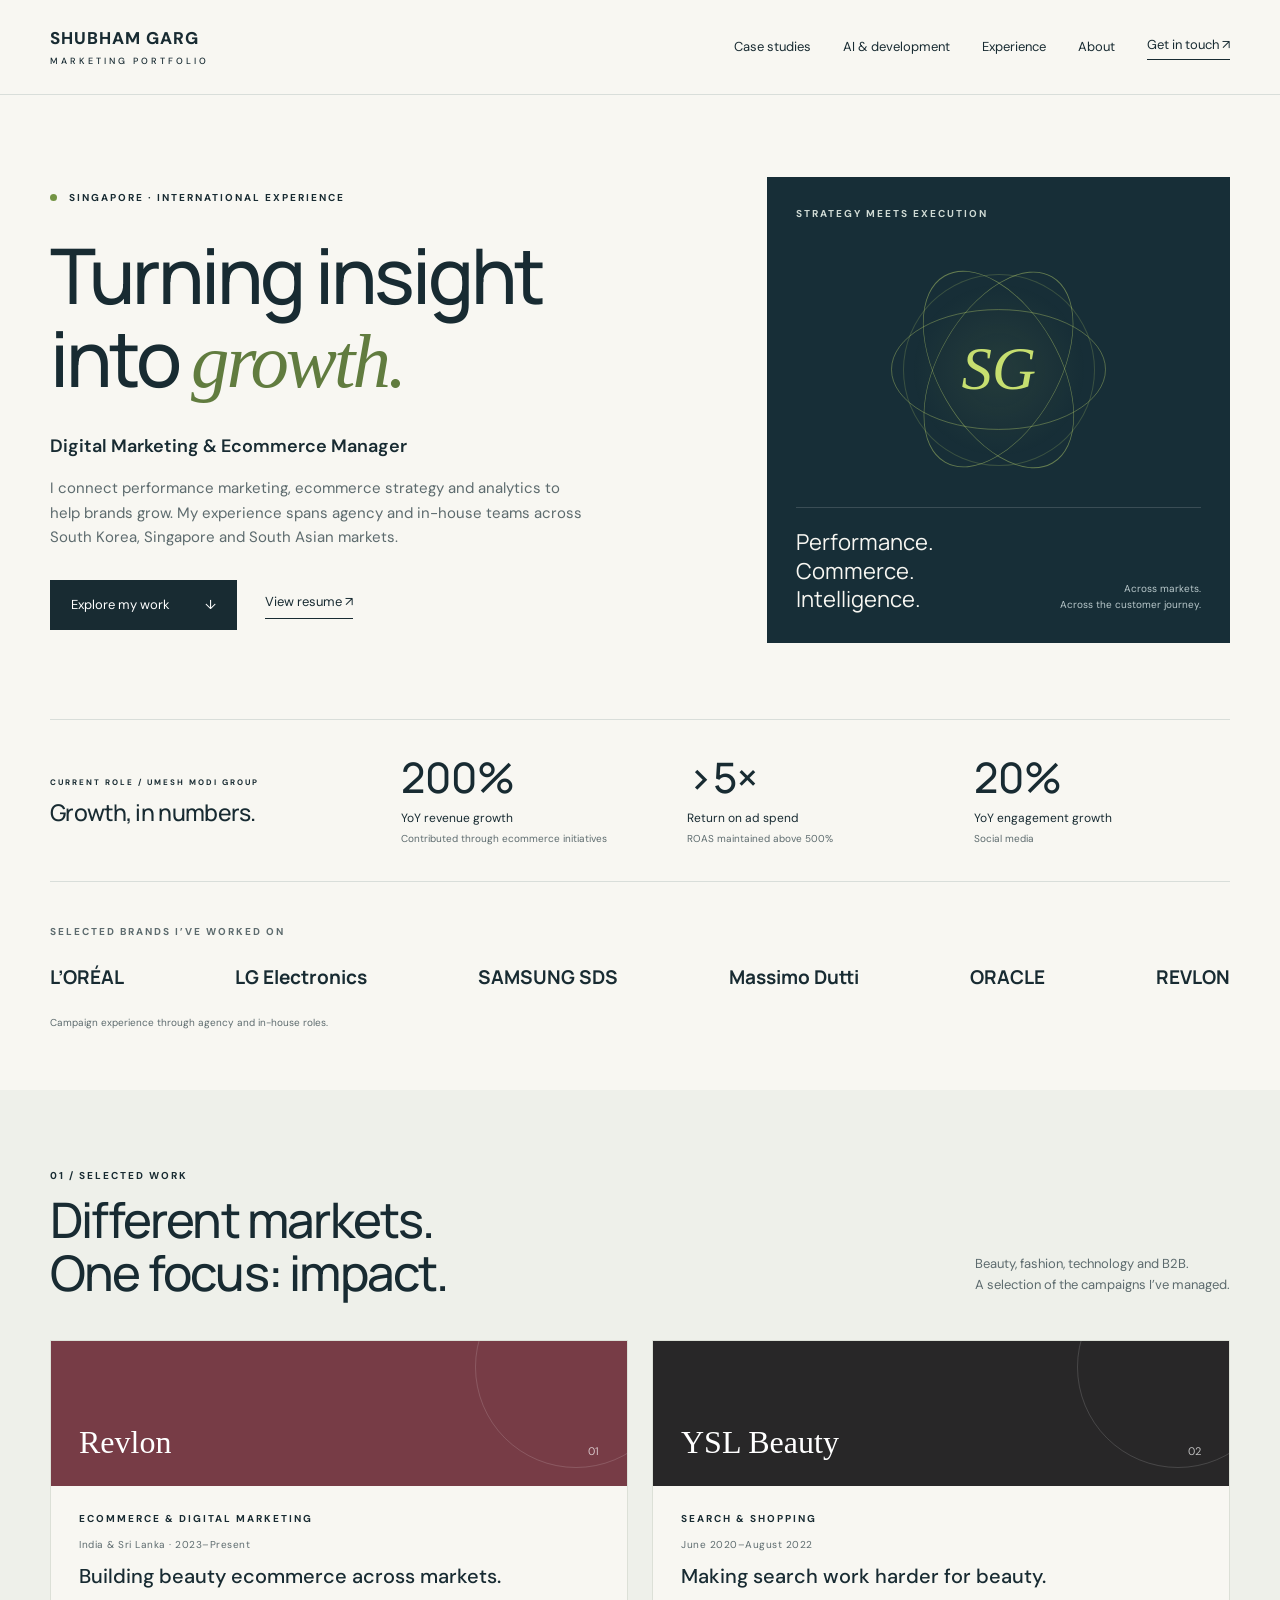
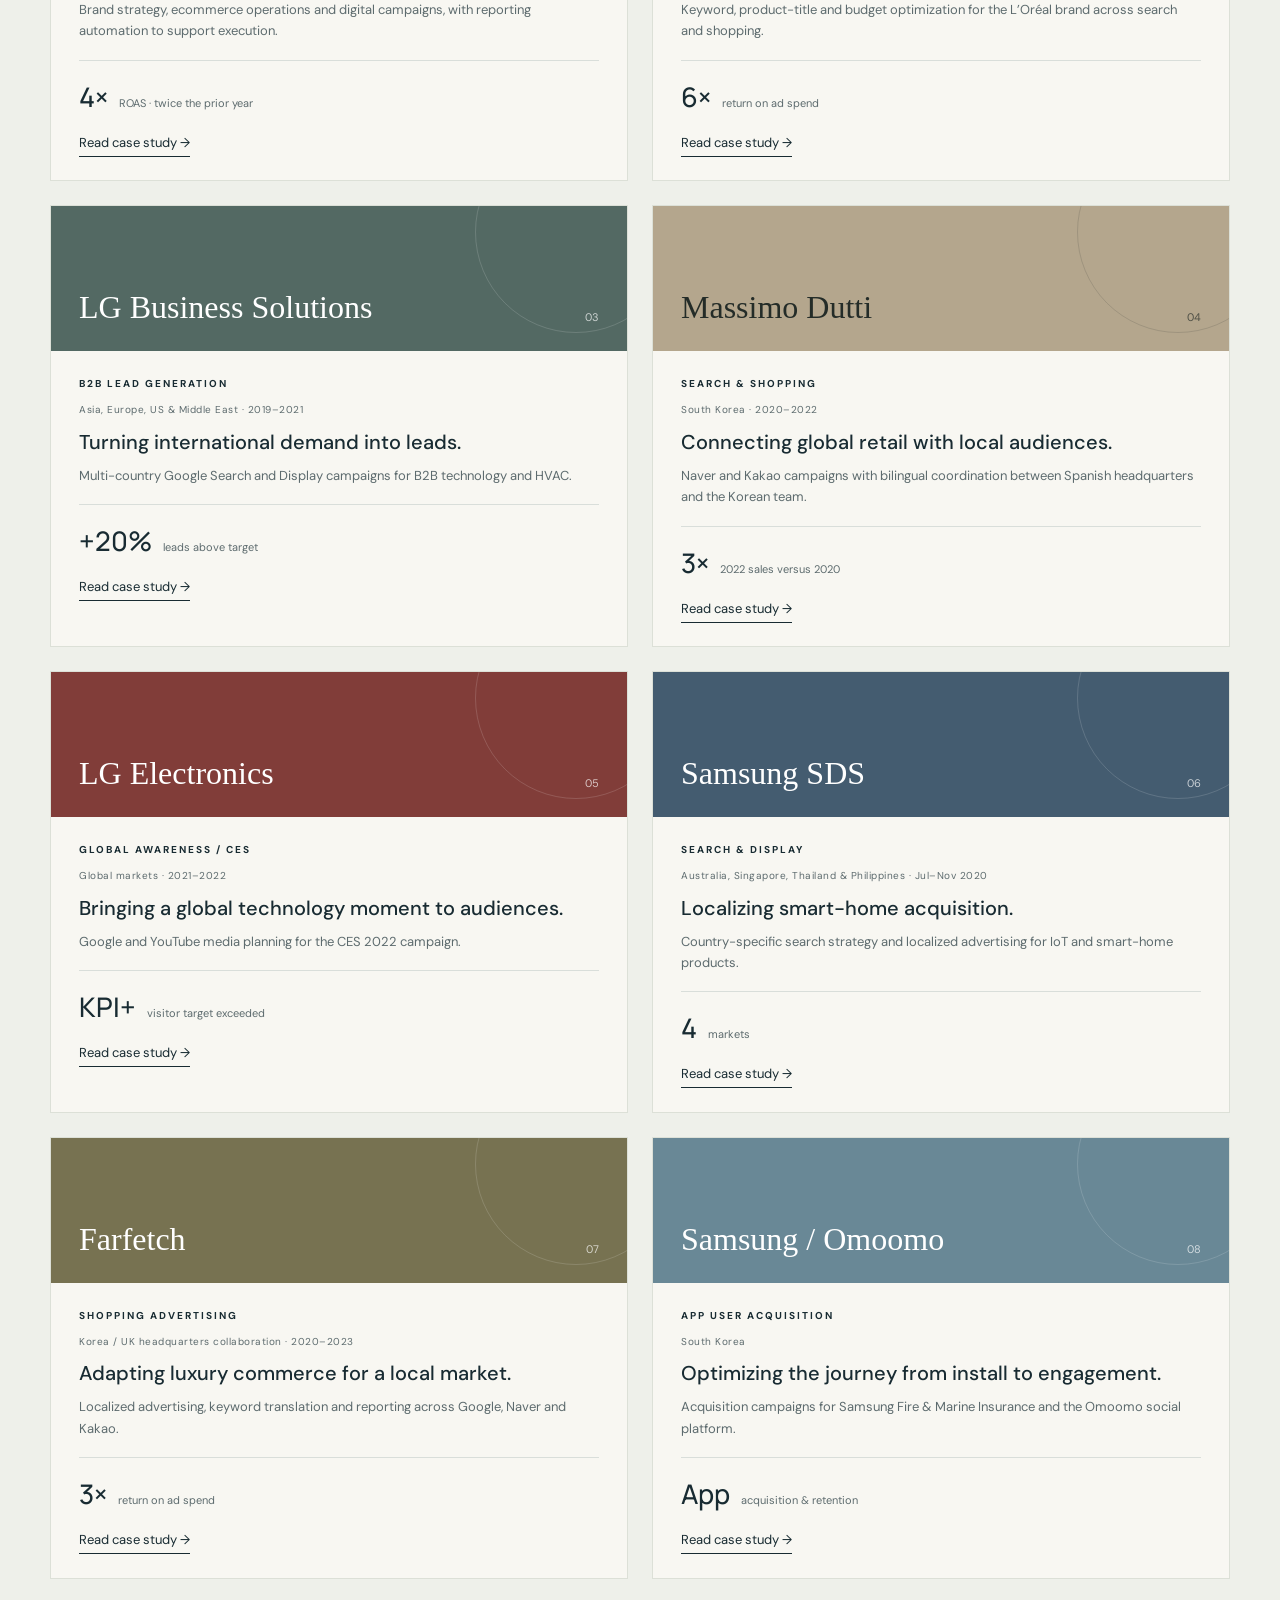
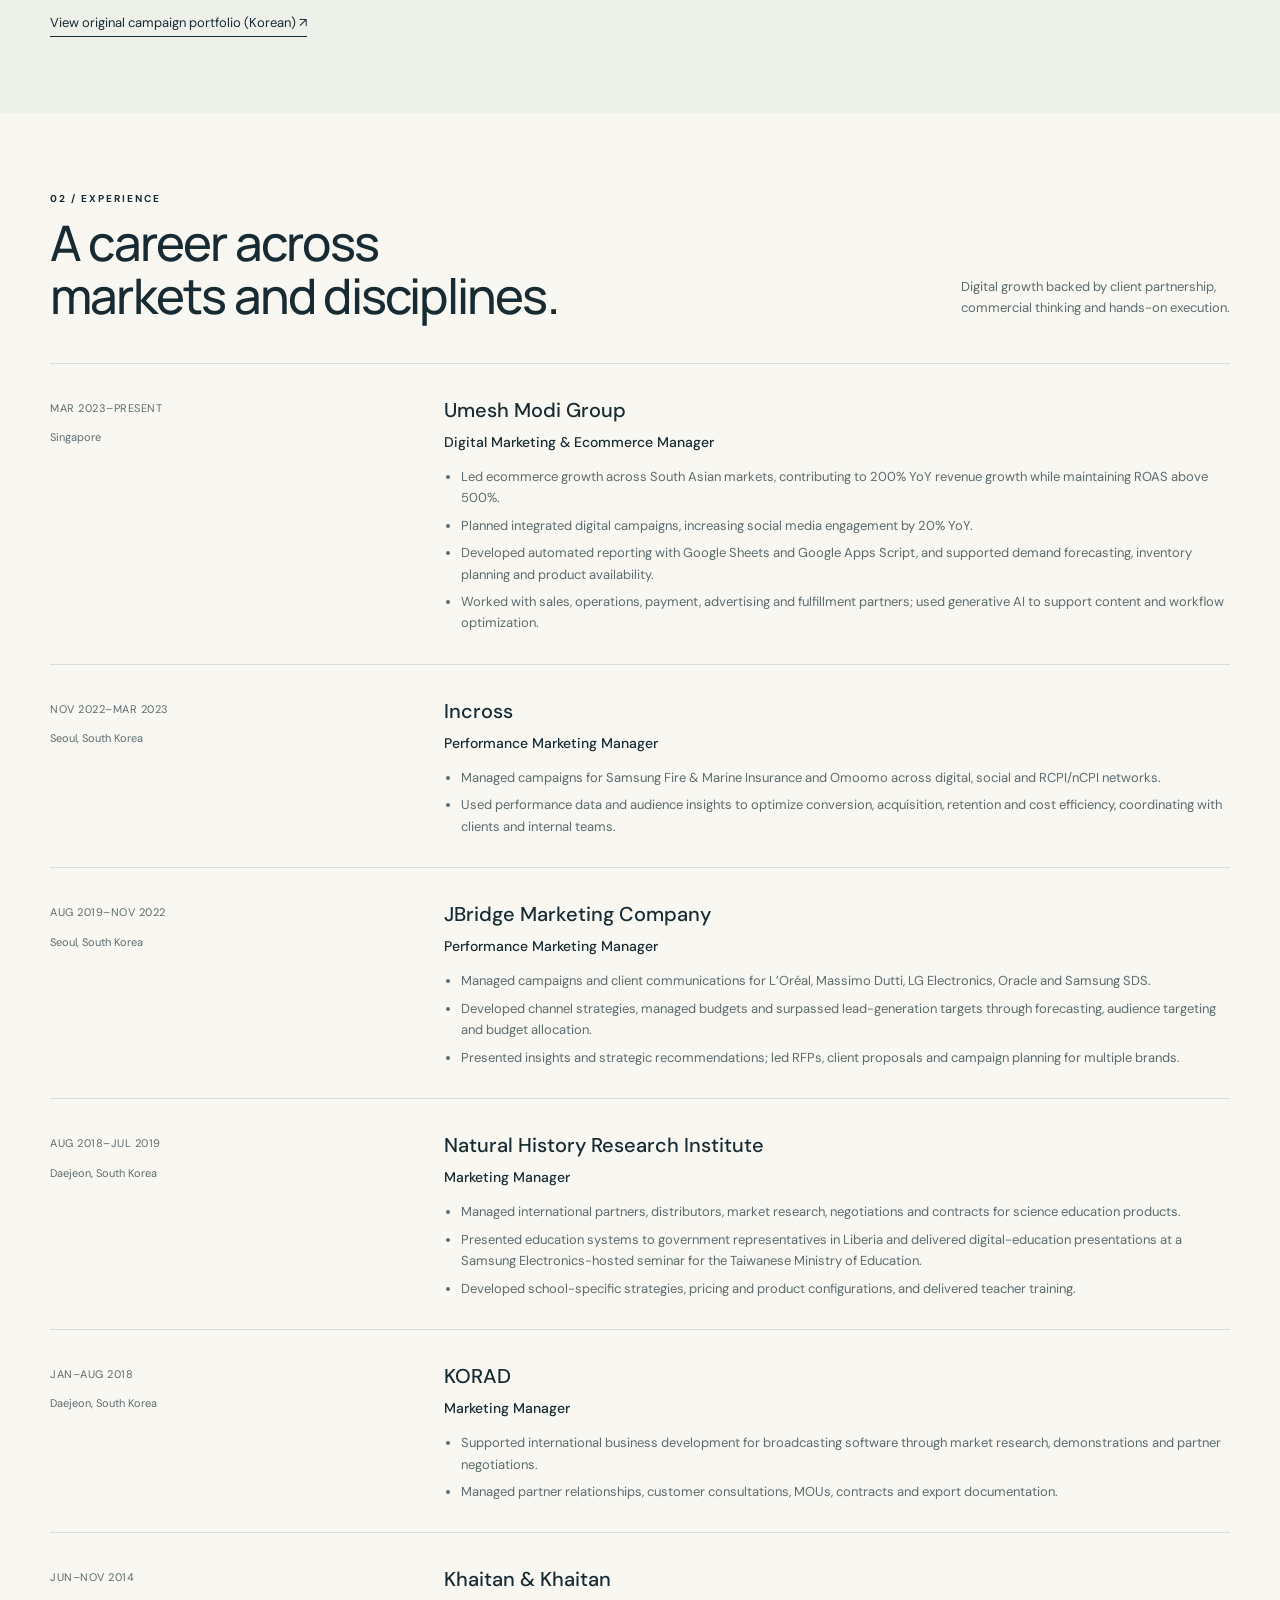
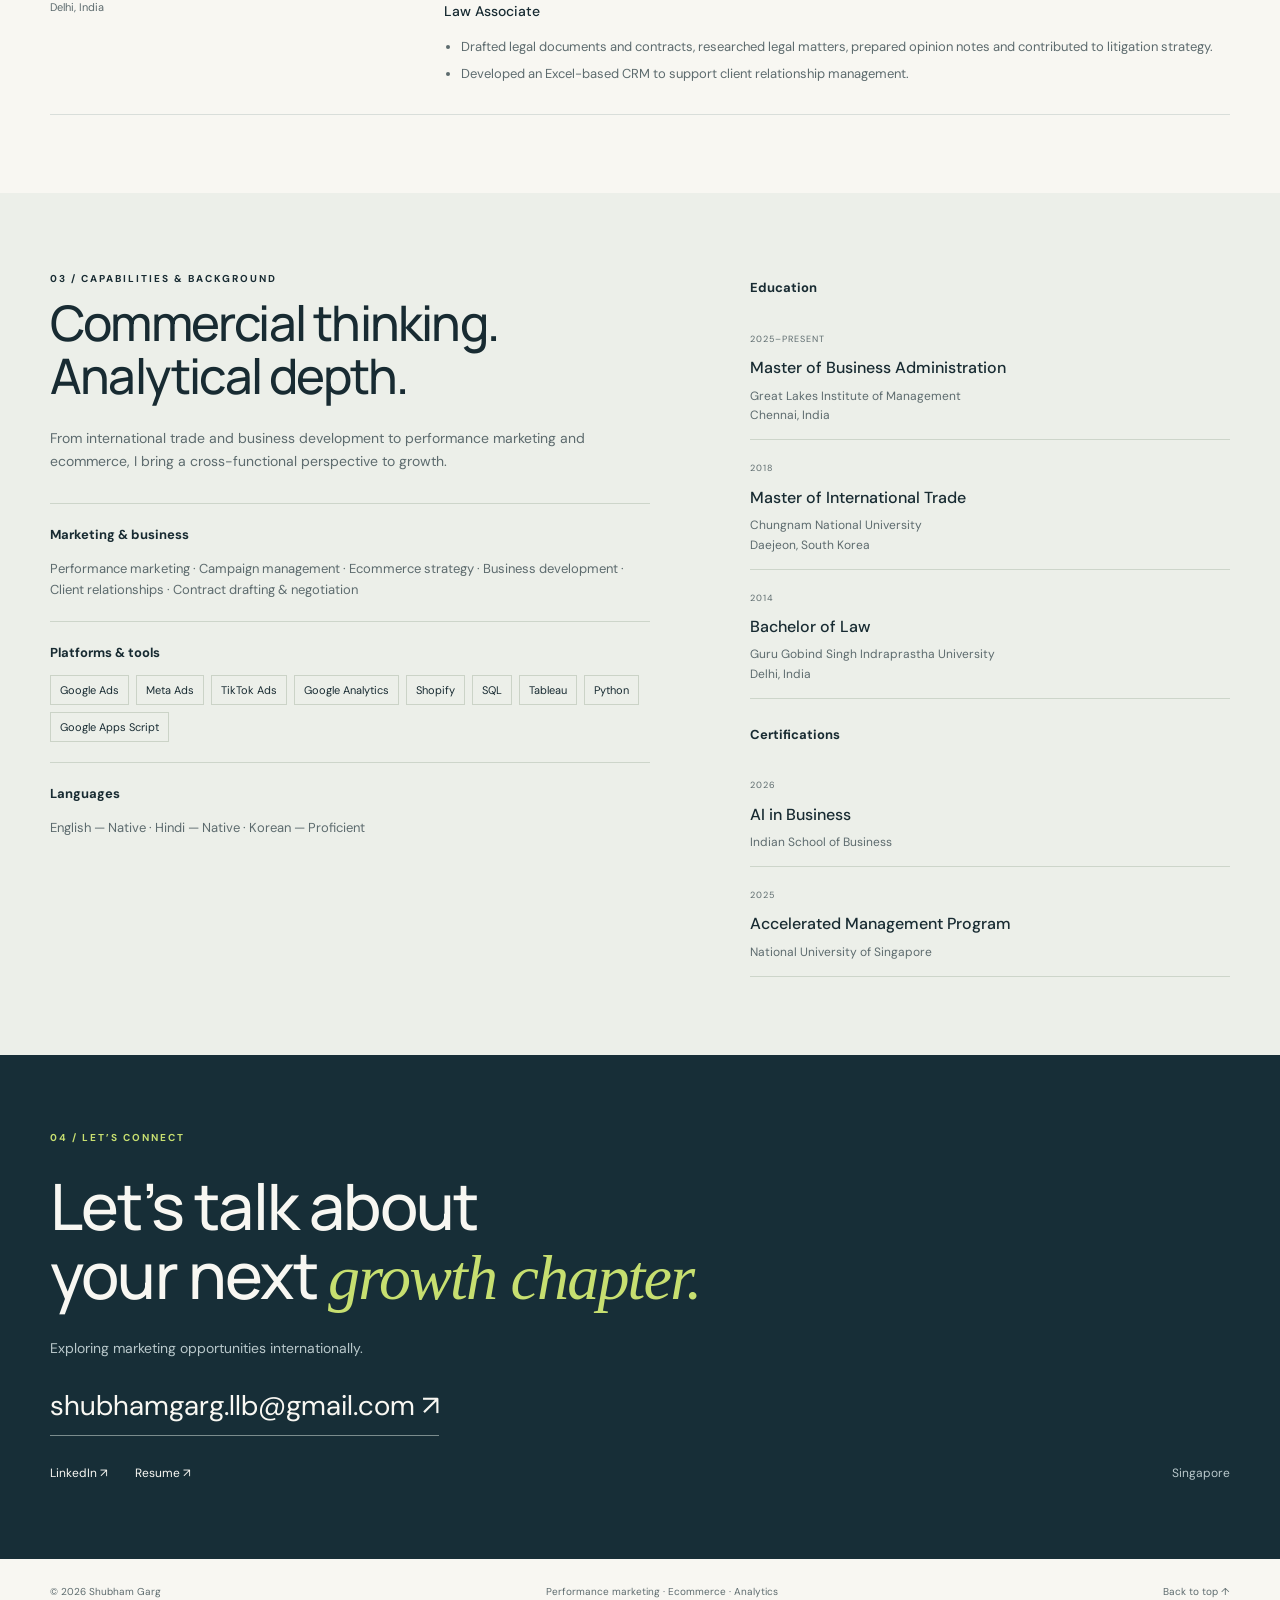
==== commit 8129e5fc: "Add AI and development portfolio page" ====
--- a/index.html
+++ b/index.html
@@ -8,7 +8,7 @@
 </head>
 <body>
 <a class="skip" href="#main">Skip to content</a>
-<header><a class="wordmark" href="#">SHUBHAM GARG<span>MARKETING PORTFOLIO</span></a><nav aria-label="Main navigation"><a href="portfolio.html">Case studies</a><a href="#experience">Experience</a><a href="#about">About</a><a class="nav-contact" href="#contact">Get in touch ↗</a></nav></header>
+<header><a class="wordmark" href="#">SHUBHAM GARG<span>MARKETING PORTFOLIO</span></a><nav aria-label="Main navigation"><a href="portfolio.html">Case studies</a><a href="ai-development.html">AI & development</a><a href="#experience">Experience</a><a href="#about">About</a><a class="nav-contact" href="#contact">Get in touch ↗</a></nav></header>
 <main id="main">
 <section class="hero wrap">
   <div class="hero-copy"><p class="eyebrow"><span class="dot"></span> SINGAPORE · INTERNATIONAL EXPERIENCE</p><h1>Turning insight<br>into <em>growth.</em></h1><p class="role">Digital Marketing & Ecommerce Manager</p><p class="intro">I connect performance marketing, ecommerce strategy and analytics to help brands grow. My experience spans agency and in-house teams across South Korea, Singapore and South Asian markets.</p><div class="actions"><a class="button" href="portfolio.html">Explore my work <span>↓</span></a><a class="text-link" href="assets/shubham-garg-resume.pdf" target="_blank" rel="noopener">View resume ↗</a></div></div>
